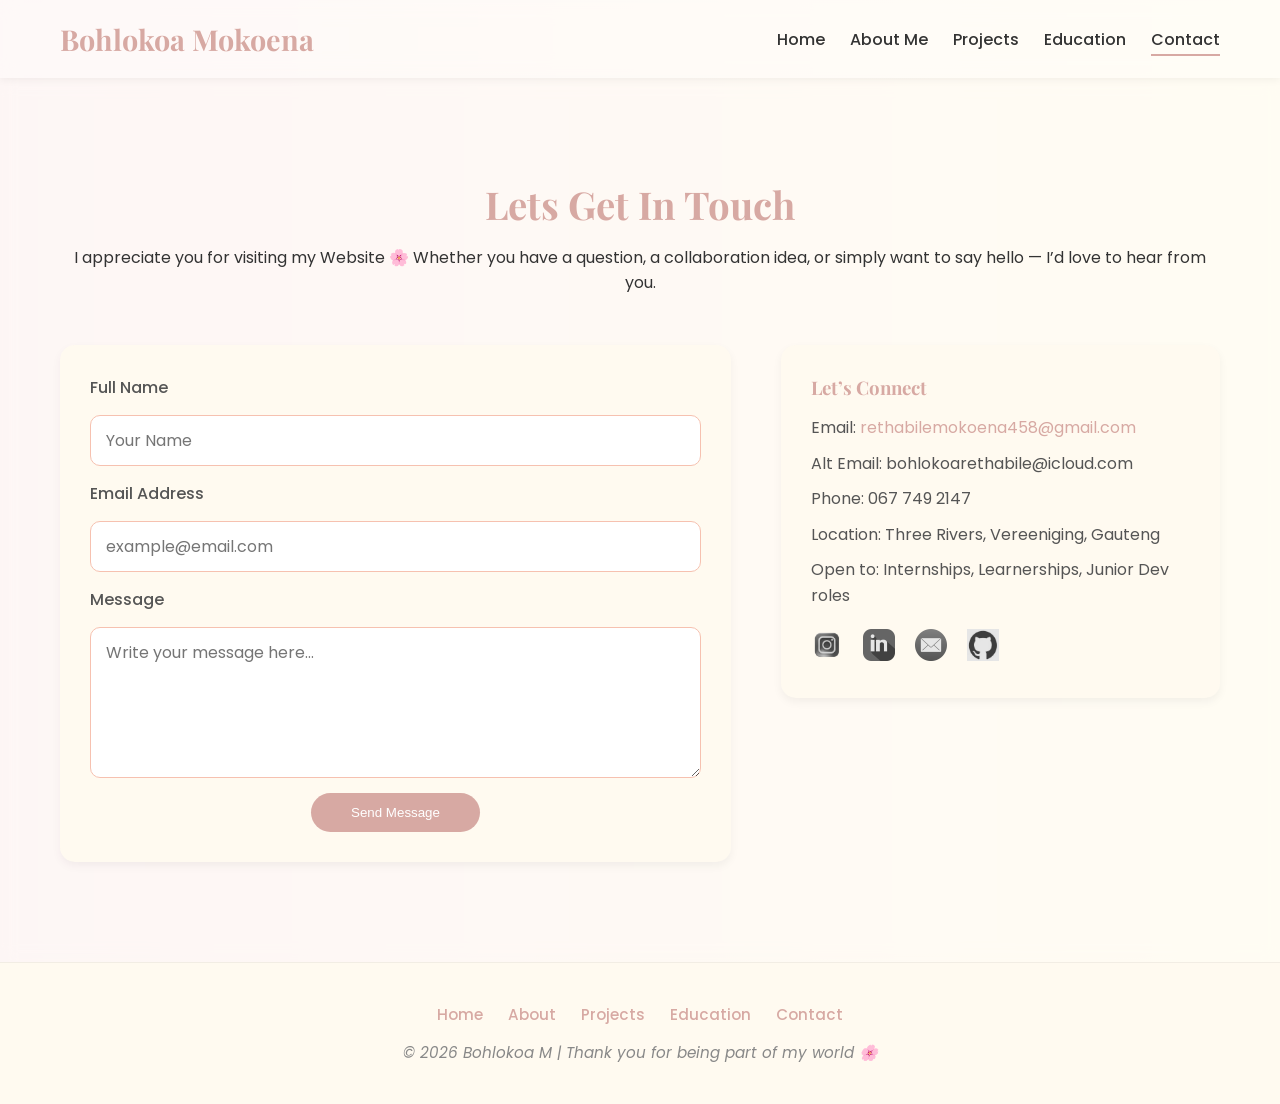
==== contact.html @ d2bd7a69 "feat: Option B - clean CSS, keep separate page styles, keep 2 navbars, contact to email + thankyou" ====
<!DOCTYPE html>
<html lang="en"> <!-- indicating the content language is english --->

<head>
  <meta charset="UTF-8" /> <!-- set the character encoding to utf 8 --->
  <meta name="viewport" content="width=device-width, initial-scale=1.0" />
  <!-- making the website responsive by setting the viewport width to the device width --->
  <title>Contact | Bohlokoa Mokoena</title>
  <link rel="stylesheet" href="index.css" />
  <link rel="stylesheet" href="contact.css" /> <!-- links the external css file for styling --->
  <link href="https://fonts.googleapis.com/css2?family=Playfair+Display:wght@600&family=Poppins&display=swap"
    rel="stylesheet"> <!-- links the external css file for styling --->
</head>

<body>
  <!-- top Navigation -->
  <header>
    <nav class="navbar"> <!-- defines the navigation menu--->
      <h1 class="logo">Bohlokoa Mokoena</h1> <!-- put my name to serve as the website logo --->
      <ul class="nav-links">
        <li><a href="index.html">Home</a></li>
        <li><a href="about.html">About Me</a></li>
        <li><a href="projects.html">Projects</a></li>
        <li><a href="education.html">Education</a></li>
        <li><a href="contact.html" class="active">Contact</a></li>
        <!-- class=active indicates the current active page --->
      </ul>
    </nav>
  </header>

  <!-- Contact Section -->
  <section class="contact">
    <h2>Lets Get In Touch</h2>
    <p class="section-intro">
      I appreciate you for visiting my Website 🌸
      Whether you have a question, a collaboration idea, or simply want to say hello —
      I’d love to hear from you.
    </p>

    <!-- personal information --->
    <div class="contact-container">
      <!-- Contact Form -->
      <form class="contact-form" action="https://formsubmit.co/rethabilemokoena458@gmail.com" method="POST">
        <!--now my emails will be directed to me-->

        <input type="hidden" name="_subject" value="New message from your Portfolio!">
        <input type="hidden" name="_next" value="https://bohlokoarethabile.github.io/portfolio/thankyou.html">
        <input type="hidden" name="_captcha" value="false">
        <input type="text" name="_honey" style="display:none"> <!-- spam trap, keep -->

        <label for="name">Full Name</label>
        <input type="text" id="name" name="name" placeholder="Your Name" required>


        <label for="email">Email Address</label>
        <input type="email" id="email" name="email" placeholder="example@email.com" required
          pattern="[a-z0-9._%+-]+@[a-z0-9.-]+\.[a-z]{2,}$">


        <label for="message">Message</label>
        <textarea id="message" name="message" rows="5" placeholder="Write your message here..." required></textarea>

        <button type="submit" class="btn">Send Message</button> <!-- send a message button --->
      </form>

      <!-- my Contact Info -->
      <div class="contact-info">
        <h3>Let’s Connect</h3>
        <p>Email: <a href="mailto:bohloka@example.com">rethabilemokoena458@gmail.com</a></p>
        <p>Alt Email: bohlokoarethabile@icloud.com</p>
        <p>Phone: 067 749 2147</p>
        <p>Location: Three Rivers, Vereeniging, Gauteng </p>
        <p>Open to: Internships, Learnerships, Junior Dev roles</p>

        <!-- putting social media icons --->
        <div class="social-icons">
          <a href="https://www.instagram.com/bohlokoa_m04?vrfl=YWxrazRqb3h5enpj&utm_source=qr" target="_blank"
            title="Instagram">
            <img src="images/Instagram.png" alt="Instagram">
          </a>
          <a href="https://linkedin.com/in/bohlokoa-mokoena" target="_blank" title="LinkedIn">
            <img src="images/linkedin.png" alt="LinkedIn">
          </a>
          <a href="mailto:rethabilemokoena458@gmail.com" title="Email">
            <img src="images/email.png" alt="Email">
          </a>
          <a href="https://github.com/bohlokoarethabile" title="GitHub">
            <img src="images/GitHub.png" alt="GitHub">
          </a>
        </div>
      </div>
  </section>


  <!-- The bottom Navigation -->
  <footer>
    <div class="footer-container">
      <div class="footer-links"> <!-- links are repeated for navigation at the bottom --->
        <a href="index.html">Home</a>
        <a href="about.html">About</a>
        <a href="projects.html">Projects</a>
        <a href="education.html">Education</a>
        <a href="contact.html">Contact</a>
      </div>
      <p>© 2026 Bohlokoa M | Thank you for being part of my world 🌸</p>
      <!-- copyright notice with personal message --->
  </footer>
</body>

</html>
---- index.css ----
/* ====== General Reset ====== */
* {
  margin: 0;
  padding: 0;
  box-sizing: border-box;
}

body {
  font-family: 'Poppins', sans-serif;
  background: linear-gradient(to right, #fbe9e7, #fff8e1);
  color: #333;
  overflow-x: hidden;
}

/* ====== Navbar ====== */
.navbar {
  display: flex;
  justify-content: space-between;
  align-items: center;
  padding: 20px 60px;
  background: rgba(255, 255, 255, 0.7);
  backdrop-filter: blur(10px);
  box-shadow: 0 2px 8px rgba(0,0,0,0.05);
  position: sticky;
  top: 0;
  z-index: 100;
}

.logo {
  font-family: 'Playfair Display', serif;
  font-size: 1.8rem;
  color: #d7a9a3;
}

.nav-links {
  list-style: none;
  display: flex;
  gap: 25px;
}

.nav-links a {
  text-decoration: none;
  color: #333;
  font-weight: 500;
  position: relative;
}

.nav-links a::after {
  content: "";
  position: absolute;
  width: 0%;
  height: 2px;
  background: #d7a9a3;
  left: 0;
  bottom: -5px;
  transition: 0.3s;
}

.nav-links a:hover::after,
.nav-links a.active::after {
  width: 100%;
}

/* ====== Hero Section ====== */
.hero {
  display: flex;
  align-items: center;
  justify-content: space-around;
  padding: 80px 60px;
  min-height: 90vh;
}

.hero-content {
  max-width: 500px;
  animation: fadeInUp 1.5s ease;
}

.hero-content h2 {
  font-family: 'Playfair Display', serif;
  font-size: 2.8rem;
  color: #333;
}

.hero-content h2 span {
  color: #d7a9a3;
}

.intro {
  margin: 20px 0;
  font-size: 1.1rem;
  line-height: 1.7;
}

.btn {
  display: inline-block;
  padding: 12px 30px;
  background-color: #d7a9a3;
  color: #fff;
  text-decoration: none;
  border-radius: 25px;
  transition: 0.3s ease;
}

.btn:hover {
  background-color: #f6c1b0;
  transform: translateY(-3px);
}

/* ====== Hero Image ====== */
.hero-image img {
  width: 340px;
  height: 340px;
  border-radius: 50%;
  object-fit: cover;
  box-shadow: 0 10px 20px rgba(0,0,0,0.1);
  animation: fadeIn 2s ease;
}

/* ====== Footer ====== */
footer {
  text-align: center;
  padding: 20px;
  background: #fffaf0;
  font-size: 0.9rem;
  color: #777;
}

/* ====== Animations ====== */
@keyframes fadeInUp {
  from {
    opacity: 0;
    transform: translateY(30px);
  }
  to {
    opacity: 1;
    transform: translateY(0);
  }
}

@keyframes fadeIn {
  from {
    opacity: 0;
  }
  to {
    opacity: 1;
  }
}

/* ====== Responsive Design ====== */
@media (max-width: 768px) {
  .hero {
    flex-direction: column-reverse;
    text-align: center;
  }
  .hero-image img {
    width: 250px;
    height: 250px;
    margin-bottom: 30px;
  }
}

/* ===== Footer with Navigation ===== */
footer {
  background: #fffaf0;
  text-align: center;
  padding: 40px 20px;
  border-top: 1px solid rgba(0,0,0,0.05);
  font-size: 0.95rem;
  color: #666;
  margin-top: auto;
}

.footer-container {
  display: flex;
  flex-direction: column;
  align-items: center;
  gap: 15px;
}

.footer-links {
  display: flex;
  flex-wrap: wrap;
  gap: 25px;
  justify-content: center;
}

.footer-links a {
  text-decoration: none;
  color: #d7a9a3;
  font-weight: 500;
  transition: 0.3s;
}

.footer-links a:hover {
  color: #f6c1b0;
  text-decoration: underline;
}

footer p {
  font-style: italic;
  color: #888;
}
---- contact.css ----
/* ===== Contact Page ===== */
.contact {
  text-align: center;
  background: rgba(255, 255, 255, 0.6);
  backdrop-filter: blur(8px);
  padding: 100px 60px;
}

.contact h2 {
  font-family: 'Playfair Display', serif;
  color: #d7a9a3;
  font-size: 2.4rem;
  margin-bottom: 15px;
}

.contact-container {
  display: flex;
  justify-content: space-between;
  align-items: flex-start;
  flex-wrap: wrap;
  gap: 50px;
  margin-top: 50px;
}

.contact-form {
  flex: 1 1 55%;
  display: flex;
  flex-direction: column;
  gap: 15px;
  background: #fffaf0;
  padding: 30px;
  border-radius: 15px;
  box-shadow: 0 4px 10px rgba(0,0,0,0.05);
}

.contact-form label {
  font-weight: 500;
  color: #555;
  text-align: left;
}

.contact-form input,
.contact-form textarea {
  width: 100%;
  padding: 12px 15px;
  border: 1px solid #f6c1b0;
  border-radius: 10px;
  font-size: 1rem;
  font-family: 'Poppins', sans-serif;
  outline: none;
  transition: 0.3s ease;
}

.contact-form input:focus,
.contact-form textarea:focus {
  border-color: #d7a9a3;
  box-shadow: 0 0 5px rgba(215,169,163,0.4);
}

.contact-form .btn {
  align-self: center;
  padding: 12px 40px;
  border-radius: 25px;
  background-color: #d7a9a3;
  color: white;
  font-weight: 500;
  transition: 0.3s ease;
  border: none;
  cursor: pointer;
}

.contact-form .btn:hover {
  background-color: #f6c1b0;
  transform: translateY(-3px);
}

.contact-info {
  flex: 1 1 35%;
  background: #fffaf0;
  padding: 30px;
  border-radius: 15px;
  box-shadow: 0 4px 10px rgba(0,0,0,0.05);
  text-align: left;
}

.contact-info h3 {
  font-family: 'Playfair Display', serif;
  color: #d7a9a3;
  margin-bottom: 15px;
}

.contact-info p {
  color: #555;
  line-height: 1.6;
  margin-bottom: 10px;
}

.contact-info a {
  color: #d7a9a3;
  text-decoration: none;
}

/* ===== Social Icons ===== */
.social-icons {
  margin-top: 20px;
  display: flex;
  gap: 20px;
  align-items: center;
}

.social-icons a img {
  width: 32px;
  height: 32px;
  transition: transform 0.3s ease, filter 0.3s ease;
  filter: grayscale(100%) brightness(0.9);
}

.social-icons a:hover img {
  transform: translateY(-3px);
  filter: none; /* removes grayscale and brightens icon */
}

.contact-info a:hover {
  text-decoration: underline;
}

/* Responsive Contact Layout */
@media (max-width: 768px) {
  .contact-container {
    flex-direction: column;
  }

  .contact-form,
  .contact-info {
    width: 100%;
  }
}

/* ===== Footer with Navigation ===== */
footer {
  background: #fffaf0;
  text-align: center;
  padding: 40px 20px;
  border-top: 1px solid rgba(0,0,0,0.05);
  font-size: 0.95rem;
  color: #666;
  margin-top: auto;
}

.footer-container {
  display: flex;
  flex-direction: column;
  align-items: center;
  gap: 15px;
}

.footer-links {
  display: flex;
  flex-wrap: wrap;
  gap: 25px;
  justify-content: center;
}

.footer-links a {
  text-decoration: none;
  color: #d7a9a3;
  font-weight: 500;
  transition: 0.3s;
}

.footer-links a:hover {
  color: #f6c1b0;
  text-decoration: underline;
}

footer p {
  font-style: italic;
  color: #888;
}
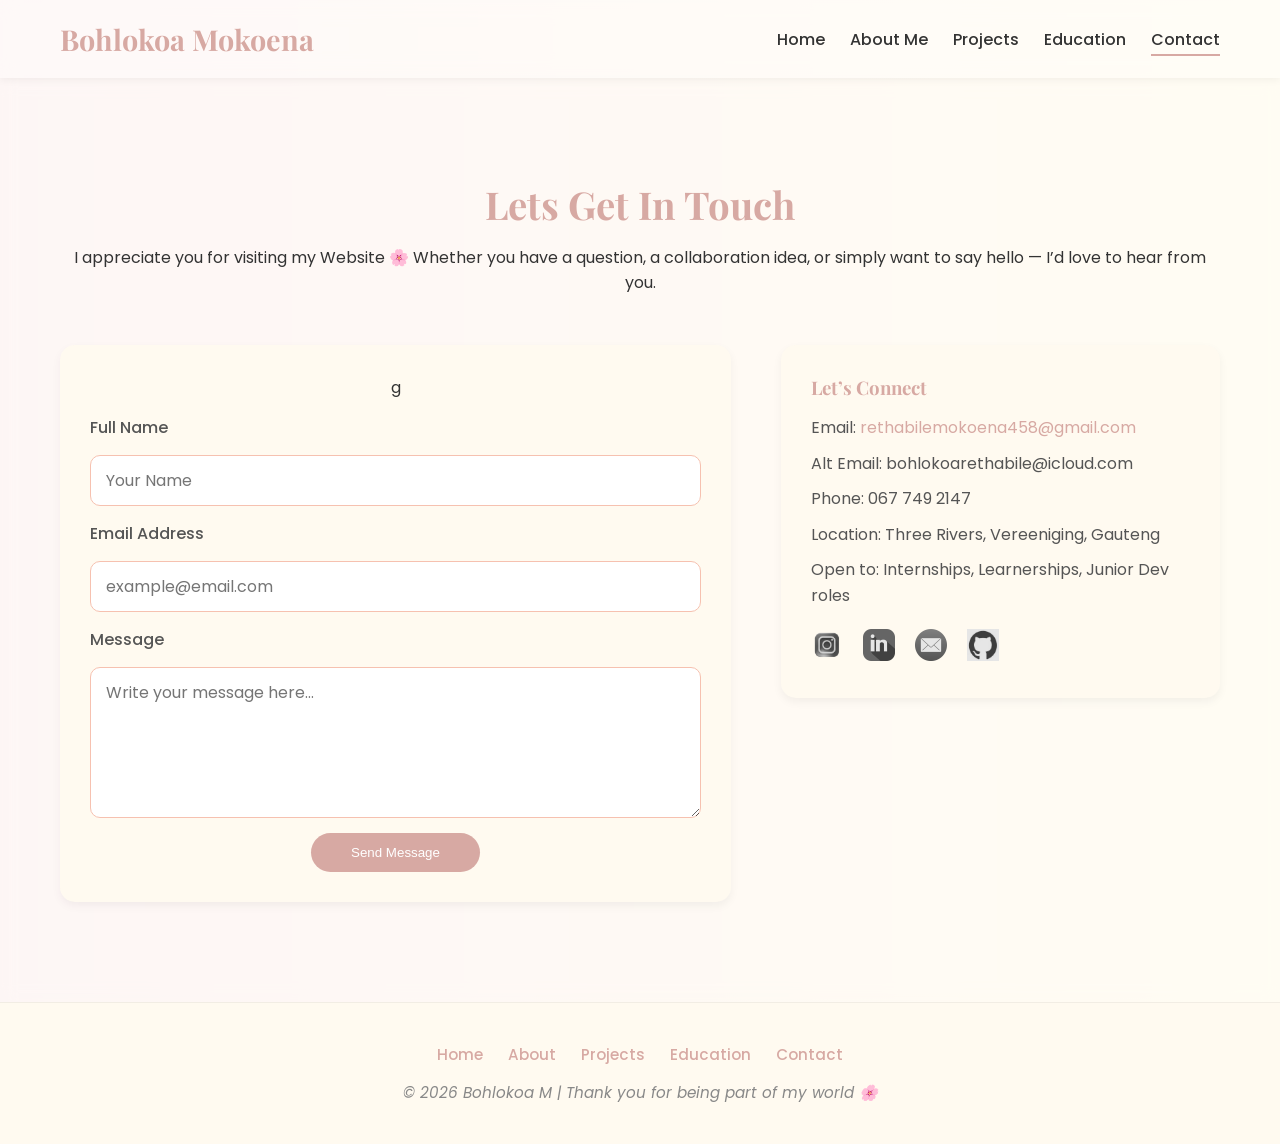
==== commit a72a8f28: "fix: forgot to add Web3Forms access key" ====
--- a/contact.html
+++ b/contact.html
@@ -40,25 +40,23 @@
     <!-- personal information --->
     <div class="contact-container">
       <!-- Contact Form -->
-      <form class="contact-form" action="https://formsubmit.co/rethabilemokoena458@gmail.com" method="POST">
+      <form class="contact-form" action="https://api.web3forms.com/submit" method="POST">
         <!--now my emails will be directed to me-->
+        <input type="hidden" name="access_key" value="bd86cbc1-e66f-4038-9207-97c260ac6998"> g
+        <input type="hidden" name="_subject" value="New message from your Portfolio!">
+        <input type="hidden" name="_redirect" value="https://bohlokoarethabile.github.io/portfolio/thankyou.html">
+        <input type="text" name="botcheck" style="display:none"> <!-- spam trap, keep -->
 
-        <input type="hidden" name="_subject" value="New message from your Portfolio!">
-        <input type="hidden" name="_next" value="https://bohlokoarethabile.github.io/portfolio/thankyou.html">
-        <input type="hidden" name="_captcha" value="false">
-        <input type="text" name="_honey" style="display:none"> <!-- spam trap, keep -->
+        <label>Full Name</label>
+        <input type="text" name="name" placeholder="Your Name" required>
 
-        <label for="name">Full Name</label>
-        <input type="text" id="name" name="name" placeholder="Your Name" required>
-
-
-        <label for="email">Email Address</label>
-        <input type="email" id="email" name="email" placeholder="example@email.com" required
+        <label>Email Address</label>
+        <input type="email" name="email" placeholder="example@email.com" required
           pattern="[a-z0-9._%+-]+@[a-z0-9.-]+\.[a-z]{2,}$">
 
 
-        <label for="message">Message</label>
-        <textarea id="message" name="message" rows="5" placeholder="Write your message here..." required></textarea>
+        <label>Message</label>
+        <textarea name="message" rows="5" placeholder="Write your message here..." required></textarea>
 
         <button type="submit" class="btn">Send Message</button> <!-- send a message button --->
       </form>
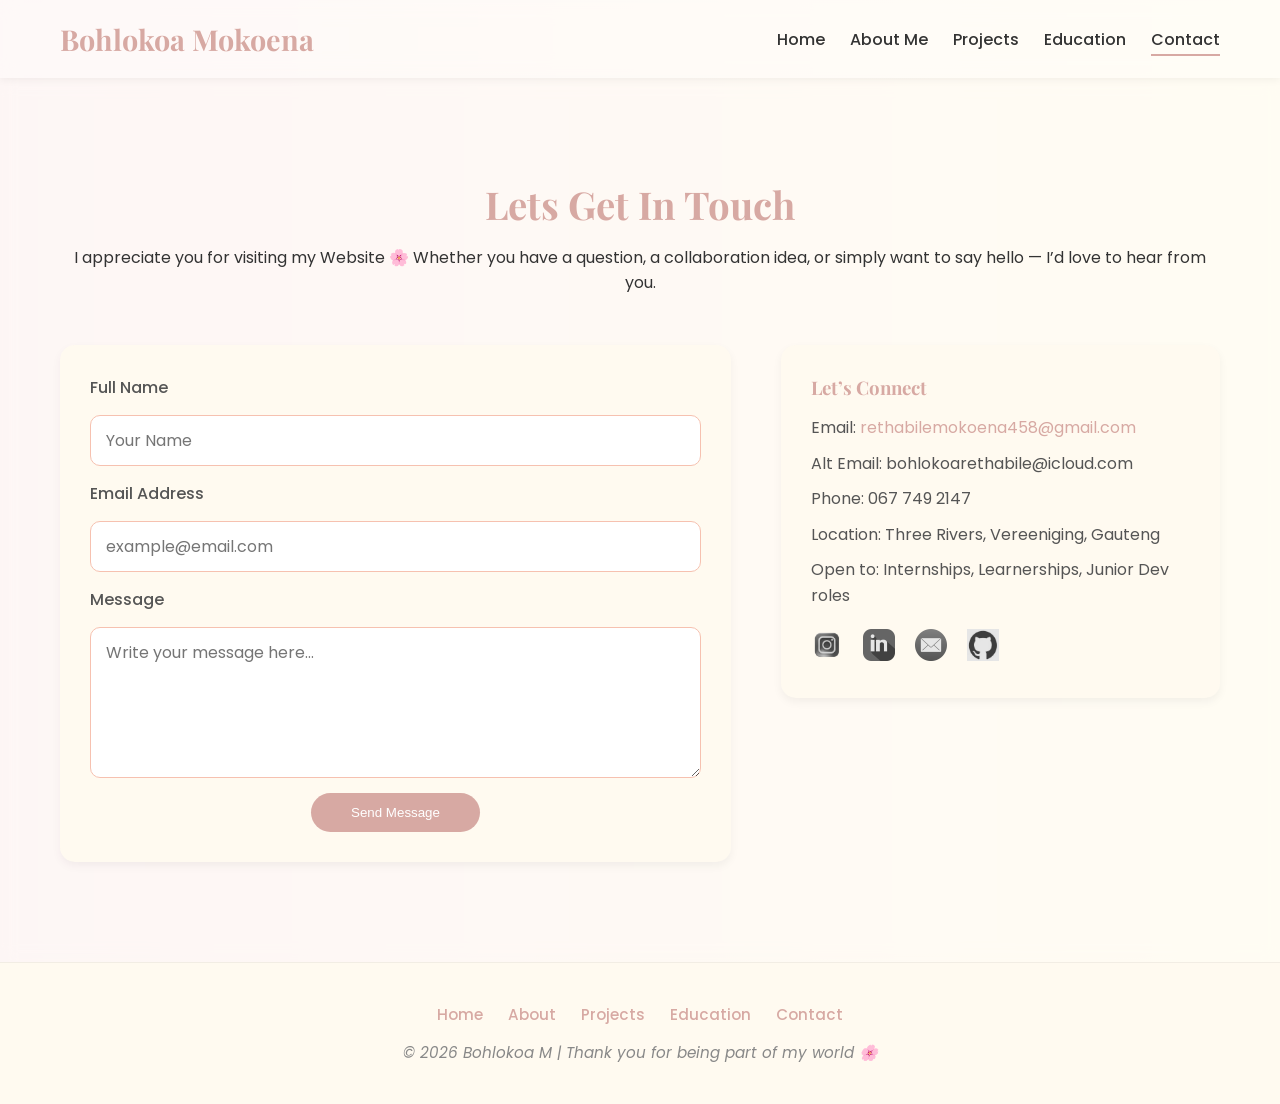
==== commit 2ee2be65: "fix: forgot to add Web3Forms access key" ====
--- a/contact.html
+++ b/contact.html
@@ -42,7 +42,7 @@
       <!-- Contact Form -->
       <form class="contact-form" action="https://api.web3forms.com/submit" method="POST">
         <!--now my emails will be directed to me-->
-        <input type="hidden" name="access_key" value="bd86cbc1-e66f-4038-9207-97c260ac6998"> g
+        <input type="hidden" name="access_key" value="bd86cbc1-e66f-4038-9207-97c260ac6998">
         <input type="hidden" name="_subject" value="New message from your Portfolio!">
         <input type="hidden" name="_redirect" value="https://bohlokoarethabile.github.io/portfolio/thankyou.html">
         <input type="text" name="botcheck" style="display:none"> <!-- spam trap, keep -->
